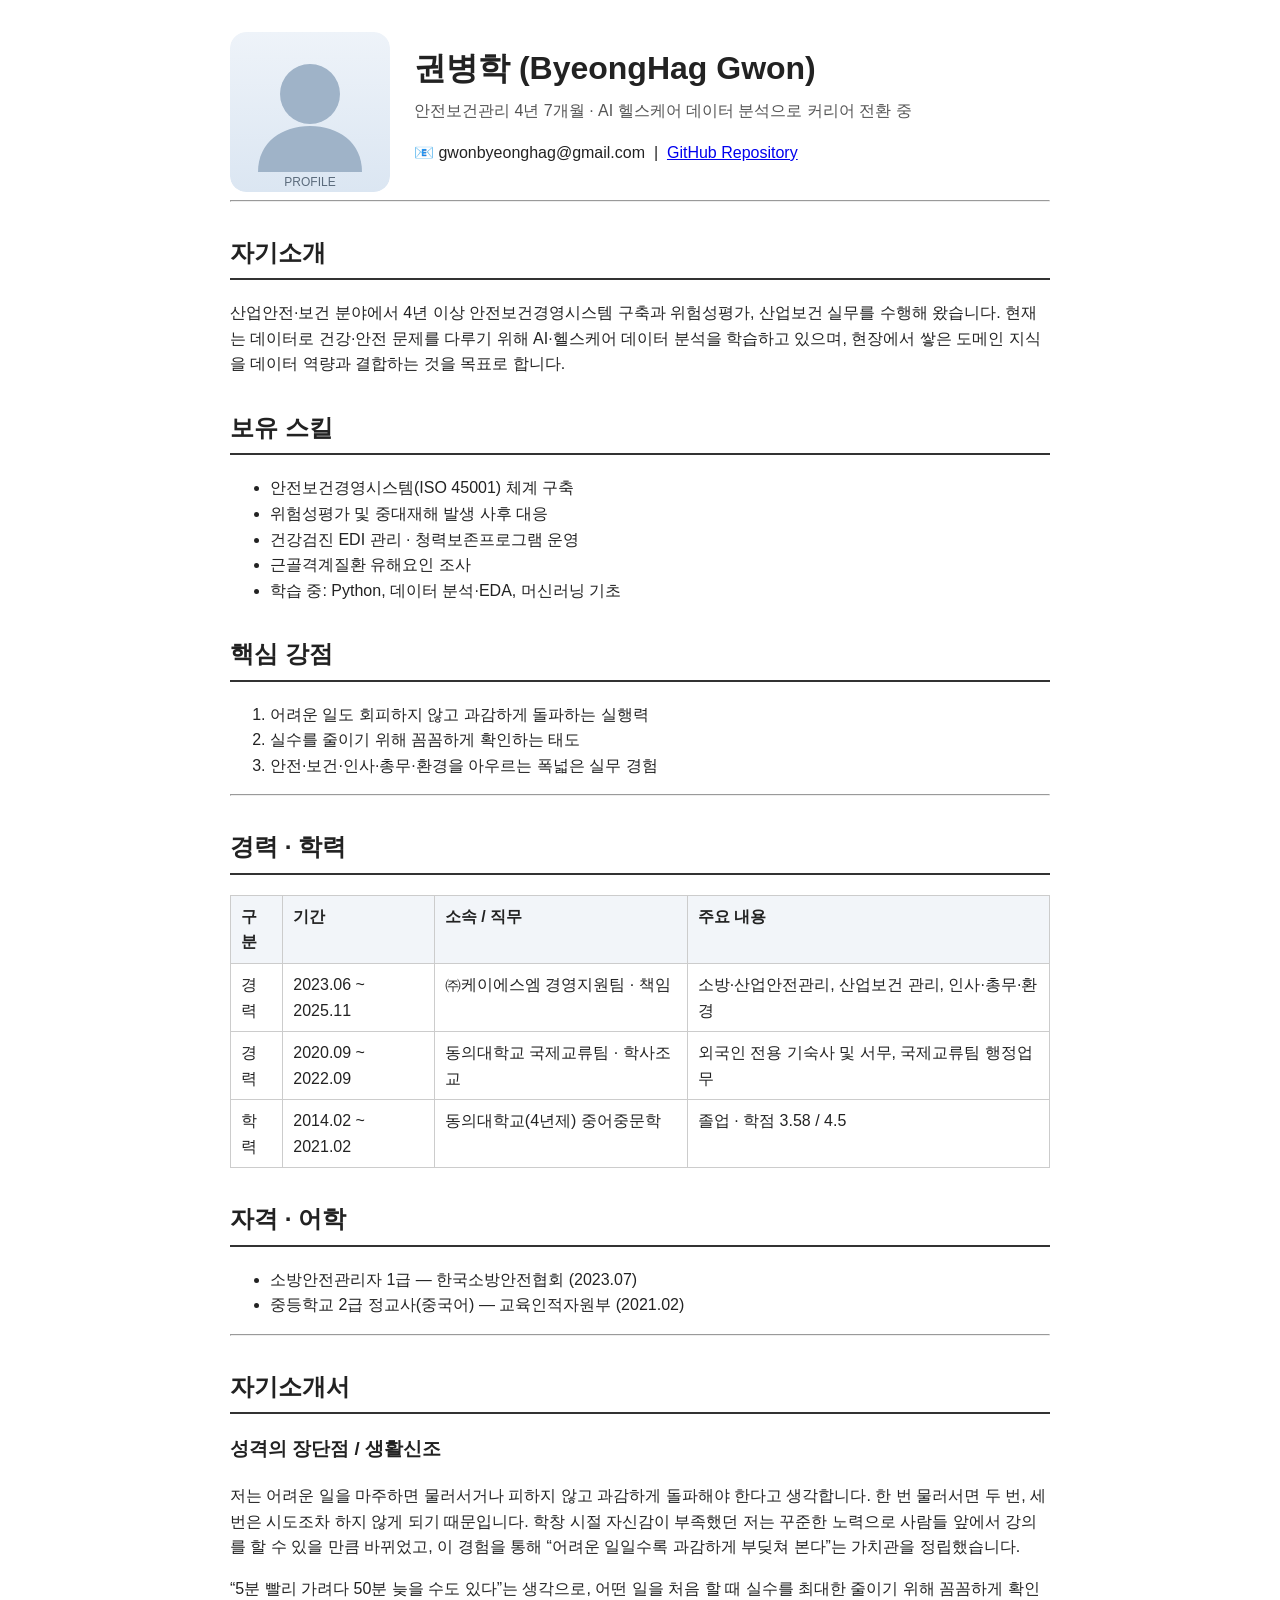
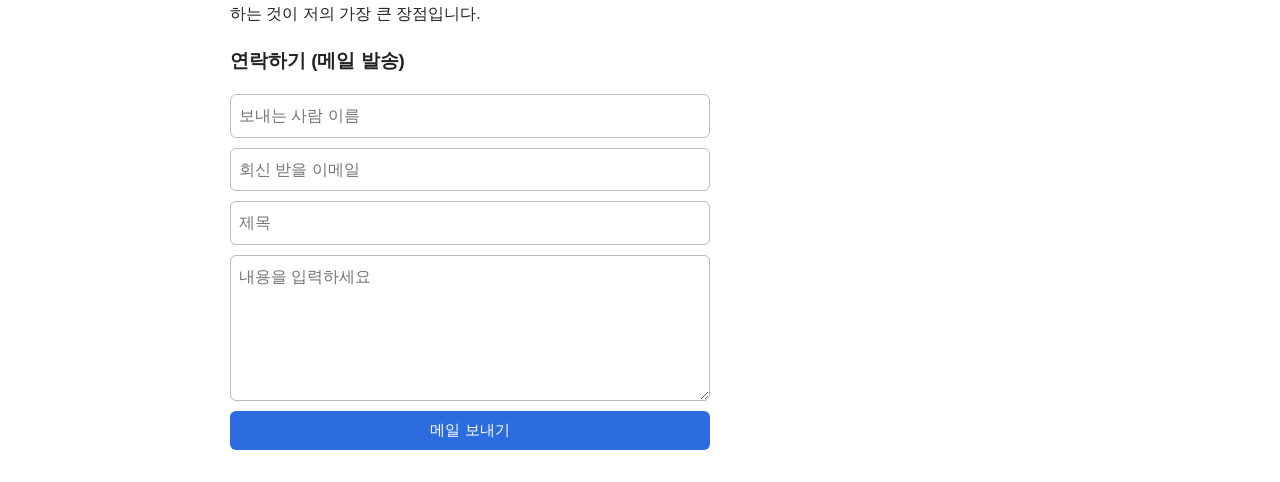
==== HTML_CSS/day1/resume.html @ 352720e9 "feat(HTML_CSS/day1): HTML 태그 이력서 resume.html 추가" ====
<!DOCTYPE html>
<html lang="ko">
<head>
  <meta charset="UTF-8" />
  <meta name="viewport" content="width=device-width, initial-scale=1.0" />
  <title>권병학 이력서</title>
  <style>
    body { font-family: -apple-system, "Apple SD Gothic Neo", "Malgun Gothic", sans-serif;
           line-height: 1.6; color: #222; max-width: 820px; margin: 0 auto; padding: 32px 20px; }
    header { display: flex; align-items: center; gap: 24px; }
    header img { border-radius: 16px; }
    h1 { margin: 0 0 4px; }
    h2 { margin-top: 32px; border-bottom: 2px solid #333; padding-bottom: 6px; }
    .tagline { color: #555; margin: 0; }
    table { border-collapse: collapse; width: 100%; margin-top: 12px; }
    th, td { border: 1px solid #ccc; padding: 8px 10px; text-align: left; vertical-align: top; }
    thead th { background: #f2f5f9; }
    form { display: grid; gap: 10px; max-width: 480px; margin-top: 12px; }
    input, textarea { padding: 8px; border: 1px solid #bbb; border-radius: 6px; font: inherit; }
    button { padding: 10px 16px; border: 0; border-radius: 6px; background: #2d6cdf; color: #fff;
             font-size: 15px; cursor: pointer; }
  </style>
</head>
<body>

  <!-- ===== 헤더: 프로필 이미지 + 이름 + 링크 ===== -->
  <header>
    <img src="profile.svg" alt="권병학 프로필 이미지" width="160" height="160" />
    <div>
      <h1>권병학 (ByeongHag Gwon)</h1>
      <p class="tagline">안전보건관리 4년 7개월 · AI 헬스케어 데이터 분석으로 커리어 전환 중</p>
      <p>
        📧 gwonbyeonghag@gmail.com &nbsp;|&nbsp;
        <a href="https://github.com/gwonbyeonghag-hub/oz_assignment" target="_blank" rel="noopener">
          GitHub Repository
        </a>
      </p>
    </div>
  </header>

  <hr />

  <!-- ===== 자기소개 ===== -->
  <h2>자기소개</h2>
  <p>
    산업안전·보건 분야에서 4년 이상 안전보건경영시스템 구축과 위험성평가, 산업보건 실무를 수행해 왔습니다.
    현재는 데이터로 건강·안전 문제를 다루기 위해 AI·헬스케어 데이터 분석을 학습하고 있으며,
    현장에서 쌓은 도메인 지식을 데이터 역량과 결합하는 것을 목표로 합니다.
  </p>

  <!-- ===== 보유 스킬 (순서 없는 목록) ===== -->
  <h2>보유 스킬</h2>
  <ul>
    <li>안전보건경영시스템(ISO 45001) 체계 구축</li>
    <li>위험성평가 및 중대재해 발생 사후 대응</li>
    <li>건강검진 EDI 관리 · 청력보존프로그램 운영</li>
    <li>근골격계질환 유해요인 조사</li>
    <li>학습 중: Python, 데이터 분석·EDA, 머신러닝 기초</li>
  </ul>

  <!-- ===== 핵심 강점 (순서 있는 목록) ===== -->
  <h2>핵심 강점</h2>
  <ol>
    <li>어려운 일도 회피하지 않고 과감하게 돌파하는 실행력</li>
    <li>실수를 줄이기 위해 꼼꼼하게 확인하는 태도</li>
    <li>안전·보건·인사·총무·환경을 아우르는 폭넓은 실무 경험</li>
  </ol>

  <hr />

  <!-- ===== 경력 · 학력 이력 테이블 ===== -->
  <h2>경력 · 학력</h2>
  <table>
    <thead>
      <tr>
        <th>구분</th>
        <th>기간</th>
        <th>소속 / 직무</th>
        <th>주요 내용</th>
      </tr>
    </thead>
    <tbody>
      <tr>
        <td>경력</td>
        <td>2023.06 ~ 2025.11</td>
        <td>㈜케이에스엠 경영지원팀 · 책임</td>
        <td>소방·산업안전관리, 산업보건 관리, 인사·총무·환경</td>
      </tr>
      <tr>
        <td>경력</td>
        <td>2020.09 ~ 2022.09</td>
        <td>동의대학교 국제교류팀 · 학사조교</td>
        <td>외국인 전용 기숙사 및 서무, 국제교류팀 행정업무</td>
      </tr>
      <tr>
        <td>학력</td>
        <td>2014.02 ~ 2021.02</td>
        <td>동의대학교(4년제) 중어중문학</td>
        <td>졸업 · 학점 3.58 / 4.5</td>
      </tr>
    </tbody>
  </table>

  <!-- ===== 자격증 ===== -->
  <h2>자격 · 어학</h2>
  <ul>
    <li>소방안전관리자 1급 — 한국소방안전협회 (2023.07)</li>
    <li>중등학교 2급 정교사(중국어) — 교육인적자원부 (2021.02)</li>
  </ul>

  <hr />

  <!-- ===== 자기소개서 ===== -->
  <h2>자기소개서</h2>
  <h3>성격의 장단점 / 생활신조</h3>
  <p>
    저는 어려운 일을 마주하면 물러서거나 피하지 않고 과감하게 돌파해야 한다고 생각합니다.
    한 번 물러서면 두 번, 세 번은 시도조차 하지 않게 되기 때문입니다.
    학창 시절 자신감이 부족했던 저는 꾸준한 노력으로 사람들 앞에서 강의를 할 수 있을 만큼 바뀌었고,
    이 경험을 통해 “어려운 일일수록 과감하게 부딪쳐 본다”는 가치관을 정립했습니다.
  </p>
  <p>
    “5분 빨리 가려다 50분 늦을 수도 있다”는 생각으로, 어떤 일을 처음 할 때 실수를 최대한 줄이기 위해
    꼼꼼하게 확인하는 것이 저의 가장 큰 장점입니다.
  </p>

  <!-- ===== 메일 발송 폼 ===== -->
  <h3>연락하기 (메일 발송)</h3>
  <form action="mailto:gwonbyeonghag@gmail.com" method="post" enctype="text/plain">
    <input type="text" name="name" placeholder="보내는 사람 이름" required />
    <input type="email" name="email" placeholder="회신 받을 이메일" required />
    <input type="text" name="subject" placeholder="제목" required />
    <textarea name="message" rows="5" placeholder="내용을 입력하세요" required></textarea>
    <button type="submit">메일 보내기</button>
  </form>

</body>
</html>
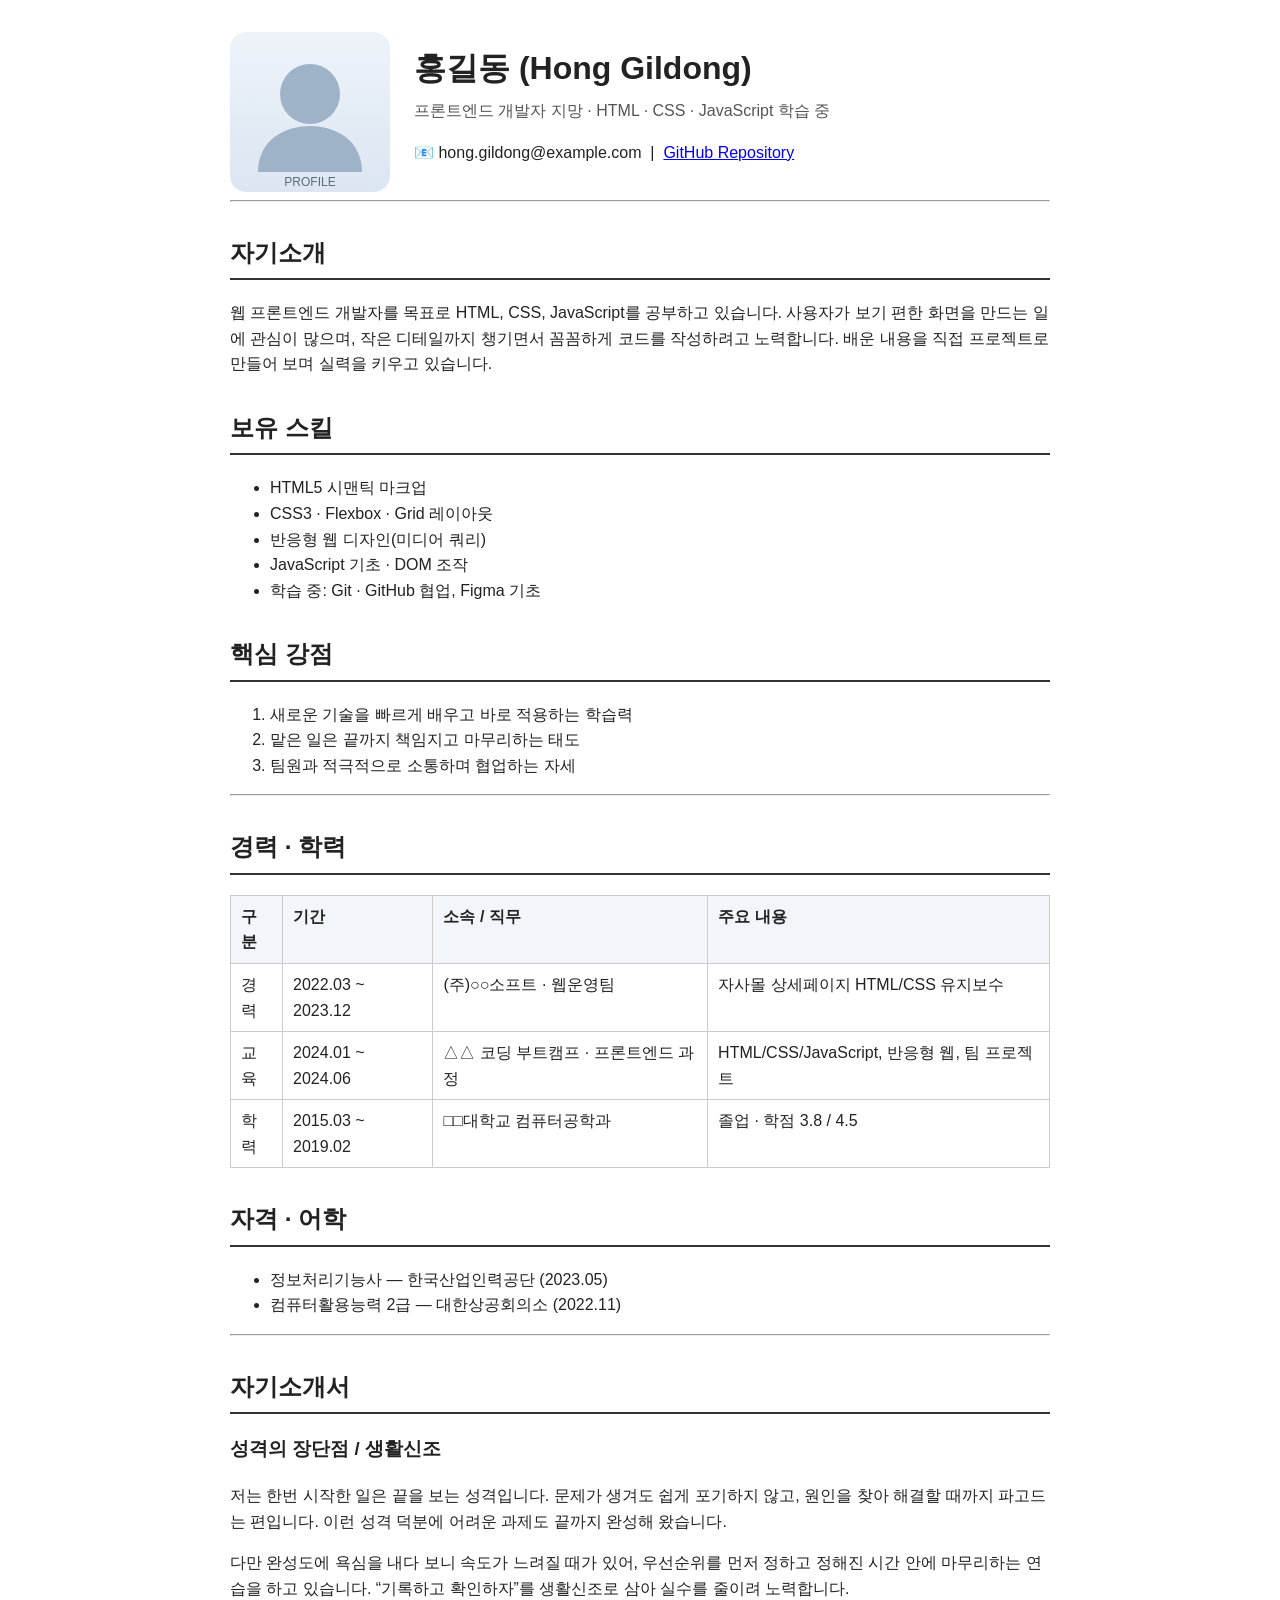
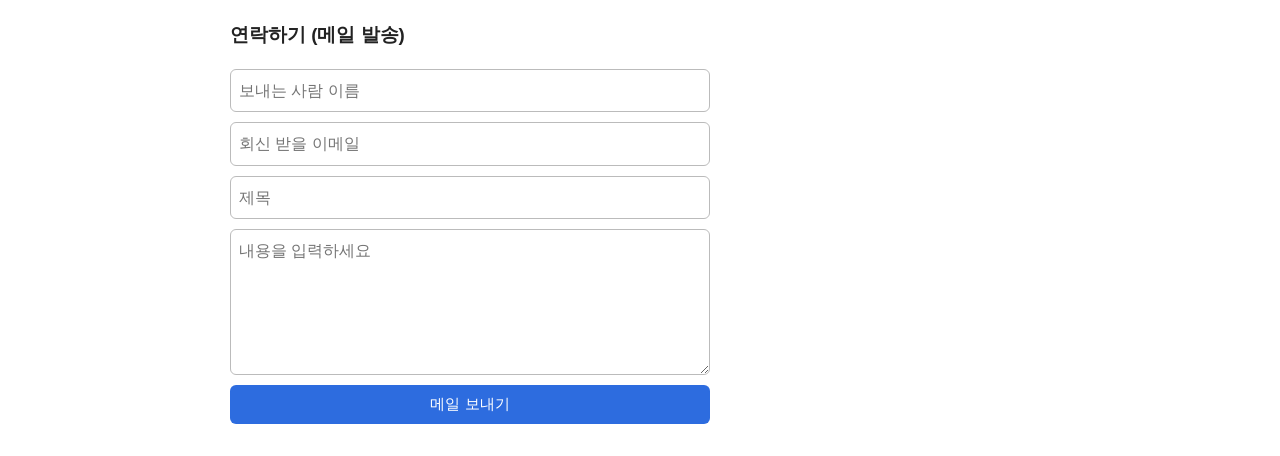
==== commit 5dc2094a: "chore(HTML_CSS): 이력서 내용을 가상 인물(홍길동)로 전면 교체 — 개인정보 제거 - day1·day2 공통: 실명/이메일/경력/학력/자격/자기소개 모두 가상 데이터로" ====
--- a/HTML_CSS/day1/resume.html
+++ b/HTML_CSS/day1/resume.html
@@ -3,7 +3,7 @@
 <head>
   <meta charset="UTF-8" />
   <meta name="viewport" content="width=device-width, initial-scale=1.0" />
-  <title>권병학 이력서</title>
+  <title>홍길동 이력서</title>
   <style>
     body { font-family: -apple-system, "Apple SD Gothic Neo", "Malgun Gothic", sans-serif;
            line-height: 1.6; color: #222; max-width: 820px; margin: 0 auto; padding: 32px 20px; }
@@ -25,13 +25,13 @@
 
   <!-- ===== 헤더: 프로필 이미지 + 이름 + 링크 ===== -->
   <header>
-    <img src="profile.svg" alt="권병학 프로필 이미지" width="160" height="160" />
+    <img src="profile.svg" alt="홍길동 프로필 이미지" width="160" height="160" />
     <div>
-      <h1>권병학 (ByeongHag Gwon)</h1>
-      <p class="tagline">안전보건관리 4년 7개월 · AI 헬스케어 데이터 분석으로 커리어 전환 중</p>
+      <h1>홍길동 (Hong Gildong)</h1>
+      <p class="tagline">프론트엔드 개발자 지망 · HTML · CSS · JavaScript 학습 중</p>
       <p>
-        📧 gwonbyeonghag@gmail.com &nbsp;|&nbsp;
-        <a href="https://github.com/gwonbyeonghag-hub/oz_assignment" target="_blank" rel="noopener">
+        📧 hong.gildong@example.com &nbsp;|&nbsp;
+        <a href="https://github.com/hong-gildong" target="_blank" rel="noopener">
           GitHub Repository
         </a>
       </p>
@@ -43,27 +43,27 @@
   <!-- ===== 자기소개 ===== -->
   <h2>자기소개</h2>
   <p>
-    산업안전·보건 분야에서 4년 이상 안전보건경영시스템 구축과 위험성평가, 산업보건 실무를 수행해 왔습니다.
-    현재는 데이터로 건강·안전 문제를 다루기 위해 AI·헬스케어 데이터 분석을 학습하고 있으며,
-    현장에서 쌓은 도메인 지식을 데이터 역량과 결합하는 것을 목표로 합니다.
+    웹 프론트엔드 개발자를 목표로 HTML, CSS, JavaScript를 공부하고 있습니다.
+    사용자가 보기 편한 화면을 만드는 일에 관심이 많으며, 작은 디테일까지 챙기면서
+    꼼꼼하게 코드를 작성하려고 노력합니다. 배운 내용을 직접 프로젝트로 만들어 보며 실력을 키우고 있습니다.
   </p>
 
   <!-- ===== 보유 스킬 (순서 없는 목록) ===== -->
   <h2>보유 스킬</h2>
   <ul>
-    <li>안전보건경영시스템(ISO 45001) 체계 구축</li>
-    <li>위험성평가 및 중대재해 발생 사후 대응</li>
-    <li>건강검진 EDI 관리 · 청력보존프로그램 운영</li>
-    <li>근골격계질환 유해요인 조사</li>
-    <li>학습 중: Python, 데이터 분석·EDA, 머신러닝 기초</li>
+    <li>HTML5 시맨틱 마크업</li>
+    <li>CSS3 · Flexbox · Grid 레이아웃</li>
+    <li>반응형 웹 디자인(미디어 쿼리)</li>
+    <li>JavaScript 기초 · DOM 조작</li>
+    <li>학습 중: Git · GitHub 협업, Figma 기초</li>
   </ul>
 
   <!-- ===== 핵심 강점 (순서 있는 목록) ===== -->
   <h2>핵심 강점</h2>
   <ol>
-    <li>어려운 일도 회피하지 않고 과감하게 돌파하는 실행력</li>
-    <li>실수를 줄이기 위해 꼼꼼하게 확인하는 태도</li>
-    <li>안전·보건·인사·총무·환경을 아우르는 폭넓은 실무 경험</li>
+    <li>새로운 기술을 빠르게 배우고 바로 적용하는 학습력</li>
+    <li>맡은 일은 끝까지 책임지고 마무리하는 태도</li>
+    <li>팀원과 적극적으로 소통하며 협업하는 자세</li>
   </ol>
 
   <hr />
@@ -82,21 +82,21 @@
     <tbody>
       <tr>
         <td>경력</td>
-        <td>2023.06 ~ 2025.11</td>
-        <td>㈜케이에스엠 경영지원팀 · 책임</td>
-        <td>소방·산업안전관리, 산업보건 관리, 인사·총무·환경</td>
+        <td>2022.03 ~ 2023.12</td>
+        <td>(주)○○소프트 · 웹운영팀</td>
+        <td>자사몰 상세페이지 HTML/CSS 유지보수</td>
       </tr>
       <tr>
-        <td>경력</td>
-        <td>2020.09 ~ 2022.09</td>
-        <td>동의대학교 국제교류팀 · 학사조교</td>
-        <td>외국인 전용 기숙사 및 서무, 국제교류팀 행정업무</td>
+        <td>교육</td>
+        <td>2024.01 ~ 2024.06</td>
+        <td>△△ 코딩 부트캠프 · 프론트엔드 과정</td>
+        <td>HTML/CSS/JavaScript, 반응형 웹, 팀 프로젝트</td>
       </tr>
       <tr>
         <td>학력</td>
-        <td>2014.02 ~ 2021.02</td>
-        <td>동의대학교(4년제) 중어중문학</td>
-        <td>졸업 · 학점 3.58 / 4.5</td>
+        <td>2015.03 ~ 2019.02</td>
+        <td>□□대학교 컴퓨터공학과</td>
+        <td>졸업 · 학점 3.8 / 4.5</td>
       </tr>
     </tbody>
   </table>
@@ -104,8 +104,8 @@
   <!-- ===== 자격증 ===== -->
   <h2>자격 · 어학</h2>
   <ul>
-    <li>소방안전관리자 1급 — 한국소방안전협회 (2023.07)</li>
-    <li>중등학교 2급 정교사(중국어) — 교육인적자원부 (2021.02)</li>
+    <li>정보처리기능사 — 한국산업인력공단 (2023.05)</li>
+    <li>컴퓨터활용능력 2급 — 대한상공회의소 (2022.11)</li>
   </ul>
 
   <hr />
@@ -114,19 +114,17 @@
   <h2>자기소개서</h2>
   <h3>성격의 장단점 / 생활신조</h3>
   <p>
-    저는 어려운 일을 마주하면 물러서거나 피하지 않고 과감하게 돌파해야 한다고 생각합니다.
-    한 번 물러서면 두 번, 세 번은 시도조차 하지 않게 되기 때문입니다.
-    학창 시절 자신감이 부족했던 저는 꾸준한 노력으로 사람들 앞에서 강의를 할 수 있을 만큼 바뀌었고,
-    이 경험을 통해 “어려운 일일수록 과감하게 부딪쳐 본다”는 가치관을 정립했습니다.
+    저는 한번 시작한 일은 끝을 보는 성격입니다. 문제가 생겨도 쉽게 포기하지 않고,
+    원인을 찾아 해결할 때까지 파고드는 편입니다. 이런 성격 덕분에 어려운 과제도 끝까지 완성해 왔습니다.
   </p>
   <p>
-    “5분 빨리 가려다 50분 늦을 수도 있다”는 생각으로, 어떤 일을 처음 할 때 실수를 최대한 줄이기 위해
-    꼼꼼하게 확인하는 것이 저의 가장 큰 장점입니다.
+    다만 완성도에 욕심을 내다 보니 속도가 느려질 때가 있어, 우선순위를 먼저 정하고
+    정해진 시간 안에 마무리하는 연습을 하고 있습니다. “기록하고 확인하자”를 생활신조로 삼아 실수를 줄이려 노력합니다.
   </p>
 
   <!-- ===== 메일 발송 폼 ===== -->
   <h3>연락하기 (메일 발송)</h3>
-  <form action="mailto:gwonbyeonghag@gmail.com" method="post" enctype="text/plain">
+  <form action="mailto:hong.gildong@example.com" method="post" enctype="text/plain">
     <input type="text" name="name" placeholder="보내는 사람 이름" required />
     <input type="email" name="email" placeholder="회신 받을 이메일" required />
     <input type="text" name="subject" placeholder="제목" required />
